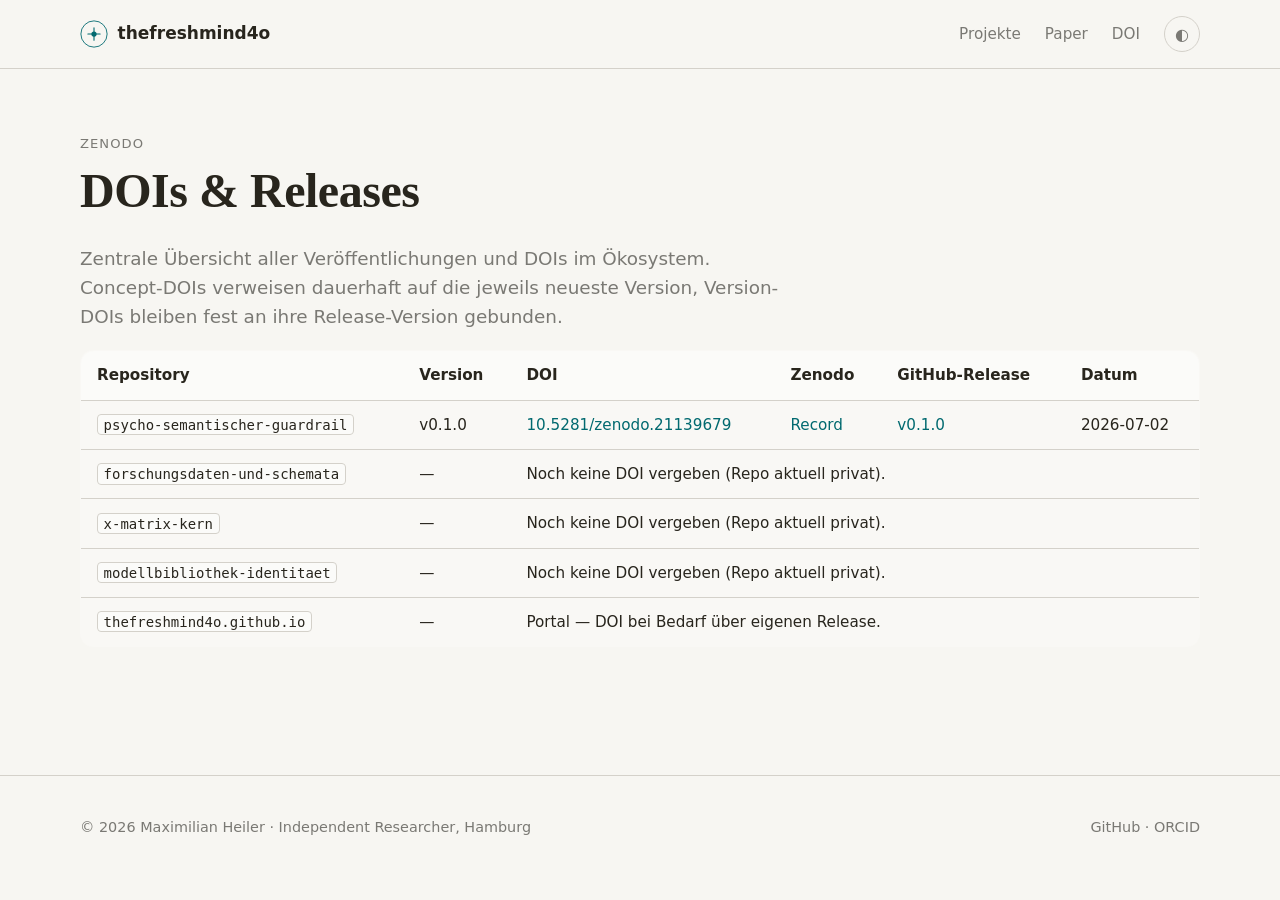
==== doi/index.html @ b704f3aa "Portal: Nexus-CSS, Unterseiten (Projekte, DOI, Paper), Guardrail-DOI 10.5281/zenodo.21139679 sichtba" ====
<!DOCTYPE html>
<html lang="de">
<head>
  <meta charset="UTF-8" />
  <meta name="viewport" content="width=device-width, initial-scale=1.0" />
  <title>DOIs & Releases – thefreshmind4o</title>
  <meta name="description" content="DOI-Register aller Veröffentlichungen im Forschungsökosystem thefreshmind4o." />
  <link href="https://api.fontshare.com/v2/css?f[]=general-sans@400,500,600,700&f[]=zodiak@400,700&display=swap" rel="stylesheet">
  <link rel="stylesheet" href="../assets/css/style.css" />
  <script src="../assets/js/theme.js" defer></script>
</head>
<body>
  <a class="skip-link" href="#inhalt">Zum Inhalt springen</a>
  <header class="site-header">
    <div class="container header-inner">
      <a class="brand" href="../index.html">
        <svg viewBox="0 0 64 64" aria-hidden="true" class="brand-mark"><circle cx="32" cy="32" r="30" fill="none" stroke="currentColor" stroke-width="2"></circle><path d="M18 32h28M32 18v28" stroke="currentColor" stroke-width="2.5" stroke-linecap="round"></path><circle cx="32" cy="32" r="6" fill="currentColor"></circle></svg>
        <span>thefreshmind4o</span>
      </a>
      <nav class="site-nav">
        <a href="../projekte/guardrail.html">Projekte</a>
        <a href="../paper/index.html">Paper</a>
        <a href="./index.html">DOI</a>
        <button type="button" class="theme-toggle" data-theme-toggle aria-label="Farbschema umschalten">◐</button>
      </nav>
    </div>
  </header>

  <main id="inhalt" class="section">
    <div class="container">
      <p class="eyebrow">Zenodo</p>
      <h1>DOIs &amp; Releases</h1>
      <p class="lead">Zentrale Übersicht aller Veröffentlichungen und DOIs im Ökosystem. Concept-DOIs verweisen dauerhaft auf die jeweils neueste Version, Version-DOIs bleiben fest an ihre Release-Version gebunden.</p>

      <div class="table-wrap">
        <table>
          <thead>
            <tr><th>Repository</th><th>Version</th><th>DOI</th><th>Zenodo</th><th>GitHub-Release</th><th>Datum</th></tr>
          </thead>
          <tbody>
            <tr>
              <td><code>psycho-semantischer-guardrail</code></td>
              <td>v0.1.0</td>
              <td><a href="https://doi.org/10.5281/zenodo.21139679">10.5281/zenodo.21139679</a></td>
              <td><a href="https://zenodo.org/records/21139679">Record</a></td>
              <td><a href="https://github.com/thefreshmind4o/psycho-semantischer-guardrail/releases/tag/v0.1.0">v0.1.0</a></td>
              <td>2026-07-02</td>
            </tr>
            <tr><td><code>forschungsdaten-und-schemata</code></td><td>—</td><td colspan="4">Noch keine DOI vergeben (Repo aktuell privat).</td></tr>
            <tr><td><code>x-matrix-kern</code></td><td>—</td><td colspan="4">Noch keine DOI vergeben (Repo aktuell privat).</td></tr>
            <tr><td><code>modellbibliothek-identitaet</code></td><td>—</td><td colspan="4">Noch keine DOI vergeben (Repo aktuell privat).</td></tr>
            <tr><td><code>thefreshmind4o.github.io</code></td><td>—</td><td colspan="4">Portal — DOI bei Bedarf über eigenen Release.</td></tr>
          </tbody>
        </table>
      </div>
    </div>
  </main>

  <footer class="site-footer">
    <div class="container footer-inner">
      <span>© 2026 Maximilian Heiler · Independent Researcher, Hamburg</span>
      <span><a href="https://github.com/thefreshmind4o">GitHub</a> · <a href="https://orcid.org/0009-0003-2785-1710">ORCID</a></span>
    </div>
  </footer>
</body>
</html>
---- assets/css/style.css ----
/* thefreshmind4o portal — Nexus palette, light/dark */
:root {
  --bg: #F7F6F2;
  --surface: #F9F8F5;
  --surface-alt: #FBFBF9;
  --border: #D4D1CA;
  --text: #28251D;
  --text-muted: #7A7974;
  --text-faint: #BAB9B4;
  --primary: #01696F;
  --primary-hover: #0C4E54;
  --shadow: 0 1px 2px rgba(40,37,29,0.04), 0 4px 12px rgba(40,37,29,0.05);
  --radius: 14px;
  --radius-sm: 8px;
  --container: 1120px;
}
[data-theme="dark"] {
  --bg: #171614;
  --surface: #1C1B19;
  --surface-alt: #201F1D;
  --border: #393836;
  --text: #CDCCCA;
  --text-muted: #797876;
  --text-faint: #5A5957;
  --primary: #4F98A3;
  --primary-hover: #227F8B;
  --shadow: 0 1px 2px rgba(0,0,0,0.35), 0 4px 12px rgba(0,0,0,0.35);
}

* { box-sizing: border-box; }
html { scroll-behavior: smooth; }
body {
  margin: 0;
  font-family: "General Sans", ui-sans-serif, system-ui, -apple-system, "Segoe UI", Roboto, sans-serif;
  font-size: 17px;
  line-height: 1.6;
  color: var(--text);
  background: var(--bg);
  -webkit-font-smoothing: antialiased;
  text-rendering: optimizeLegibility;
}
h1, h2, h3, h4 {
  font-family: "Zodiak", "General Sans", Georgia, serif;
  font-weight: 700;
  line-height: 1.2;
  color: var(--text);
  margin: 0 0 0.5em;
}
h1 { font-size: clamp(2rem, 4vw, 3rem); letter-spacing: -0.01em; }
h2 { font-size: clamp(1.5rem, 2.8vw, 2rem); letter-spacing: -0.005em; }
h3 { font-size: 1.2rem; }
p { margin: 0 0 1em; }
a { color: var(--primary); text-decoration: none; }
a:hover { color: var(--primary-hover); text-decoration: underline; }

.container { width: min(var(--container), 100% - 2rem); margin-inline: auto; }
.section { padding: 4rem 0; }
.section-head { margin-bottom: 2rem; }
.eyebrow {
  font-size: 0.82rem;
  letter-spacing: 0.08em;
  text-transform: uppercase;
  color: var(--text-muted);
  margin: 0 0 0.5rem;
  font-weight: 500;
}
.lead { font-size: 1.15rem; color: var(--text-muted); max-width: 60ch; }

.skip-link {
  position: absolute; left: -9999px; top: auto;
}
.skip-link:focus {
  left: 1rem; top: 1rem; z-index: 100;
  background: var(--surface); padding: 0.5rem 1rem; border-radius: var(--radius-sm);
}

/* Header */
.site-header {
  border-bottom: 1px solid var(--border);
  background: var(--bg);
  position: sticky; top: 0; z-index: 10;
  backdrop-filter: saturate(1.2) blur(8px);
}
.header-inner {
  display: flex; align-items: center; justify-content: space-between;
  padding: 1rem 0;
}
.brand {
  display: inline-flex; align-items: center; gap: 0.6rem;
  font-weight: 600; color: var(--text); text-decoration: none;
}
.brand:hover { color: var(--text); text-decoration: none; }
.brand-mark { width: 28px; height: 28px; color: var(--primary); }
.site-nav { display: flex; align-items: center; gap: 1.5rem; }
.site-nav a {
  color: var(--text-muted);
  font-size: 0.95rem;
  font-weight: 500;
}
.site-nav a:hover { color: var(--text); text-decoration: none; }
.theme-toggle {
  background: transparent; border: 1px solid var(--border);
  color: var(--text-muted);
  width: 36px; height: 36px; border-radius: 50%;
  font-size: 1rem; cursor: pointer;
  display: inline-flex; align-items: center; justify-content: center;
}
.theme-toggle:hover { color: var(--text); border-color: var(--text-muted); }

/* Hero */
.hero { padding: 5rem 0 4rem; }
.hero-grid {
  display: grid; grid-template-columns: 1.4fr 1fr; gap: 3rem; align-items: center;
}
.hero-actions { display: flex; gap: 0.75rem; margin-top: 1.5rem; flex-wrap: wrap; }
.btn {
  display: inline-flex; align-items: center; justify-content: center;
  padding: 0.7rem 1.2rem; border-radius: var(--radius-sm);
  font-weight: 500; font-size: 0.98rem;
  border: 1px solid transparent;
  transition: background 120ms ease, color 120ms ease, border-color 120ms ease;
}
.btn-primary { background: var(--primary); color: #fff; }
.btn-primary:hover { background: var(--primary-hover); color: #fff; text-decoration: none; }
.btn-secondary {
  background: transparent; color: var(--text); border-color: var(--border);
}
.btn-secondary:hover { border-color: var(--text-muted); color: var(--text); text-decoration: none; }
.hero-card {
  background: var(--surface);
  border: 1px solid var(--border);
  border-radius: var(--radius);
  padding: 1.75rem;
  box-shadow: var(--shadow);
}
.hero-card h2 { font-size: 1.1rem; margin-bottom: 0.75rem; }
.hero-card ul { margin: 0; padding-left: 1.2rem; color: var(--text-muted); }
.hero-card li { margin: 0.35rem 0; }

/* Cards */
.card-grid {
  display: grid; grid-template-columns: repeat(auto-fill, minmax(260px, 1fr));
  gap: 1.25rem;
}
.card {
  background: var(--surface);
  border: 1px solid var(--border);
  border-radius: var(--radius);
  padding: 1.5rem;
  box-shadow: var(--shadow);
  display: flex; flex-direction: column; gap: 0.5rem;
}
.card-kicker {
  font-size: 0.78rem; letter-spacing: 0.08em; text-transform: uppercase;
  color: var(--primary); font-weight: 600; margin: 0;
}
.card h3 { margin: 0; font-size: 1.05rem; }
.card p { color: var(--text-muted); margin: 0; font-size: 0.96rem; }
.card-meta {
  margin-top: 0.5rem;
  display: flex; flex-wrap: wrap; gap: 0.5rem;
  font-size: 0.82rem; color: var(--text-muted);
}
.tag {
  display: inline-block;
  padding: 0.15rem 0.55rem;
  border: 1px solid var(--border);
  border-radius: 999px;
  font-size: 0.78rem;
  color: var(--text-muted);
  background: var(--surface-alt);
}
.tag-live { color: var(--primary); border-color: var(--primary); }

/* DOI */
.doi-badge {
  display: inline-flex; align-items: center; gap: 0.5rem;
  padding: 0.35rem 0.7rem;
  background: var(--surface-alt);
  border: 1px solid var(--border);
  border-radius: 999px;
  font-family: ui-monospace, "SF Mono", Menlo, Consolas, monospace;
  font-size: 0.85rem;
  color: var(--text);
}
.doi-badge .dot { width: 6px; height: 6px; border-radius: 50%; background: var(--primary); }

/* Tables */
.table-wrap { overflow-x: auto; }
table {
  width: 100%; border-collapse: collapse;
  background: var(--surface); border: 1px solid var(--border);
  border-radius: var(--radius); overflow: hidden;
  font-size: 0.95rem;
}
th, td { padding: 0.75rem 1rem; text-align: left; border-bottom: 1px solid var(--border); }
th { background: var(--surface-alt); font-weight: 600; color: var(--text); }
tr:last-child td { border-bottom: none; }
code {
  font-family: ui-monospace, "SF Mono", Menlo, Consolas, monospace;
  font-size: 0.92em;
  background: var(--surface-alt);
  padding: 0.1rem 0.35rem;
  border-radius: 4px;
  border: 1px solid var(--border);
}

/* Footer */
.site-footer {
  border-top: 1px solid var(--border);
  padding: 2.5rem 0;
  margin-top: 4rem;
  color: var(--text-muted);
  font-size: 0.9rem;
}
.footer-inner {
  display: flex; justify-content: space-between; gap: 1rem; flex-wrap: wrap;
}
.footer-inner a { color: var(--text-muted); }
.footer-inner a:hover { color: var(--text); }

/* Prose page (Guardrail-Projekt, DOI-Übersicht, Paper) */
.prose { max-width: 72ch; }
.prose h2 { margin-top: 2.5rem; }
.prose h3 { margin-top: 1.75rem; }
.prose ul { padding-left: 1.2rem; }
.prose li { margin: 0.35rem 0; }
.prose blockquote {
  margin: 1.5rem 0; padding: 0.5rem 1.25rem;
  border-left: 3px solid var(--primary);
  color: var(--text-muted);
  background: var(--surface-alt);
  border-radius: 0 var(--radius-sm) var(--radius-sm) 0;
}

/* Responsive */
@media (max-width: 780px) {
  .hero-grid { grid-template-columns: 1fr; }
  .site-nav { gap: 1rem; }
  .site-nav a { font-size: 0.9rem; }
  .hero { padding: 3rem 0; }
}

@media (prefers-reduced-motion: reduce) {
  * { animation: none !important; transition: none !important; }
  html { scroll-behavior: auto; }
}
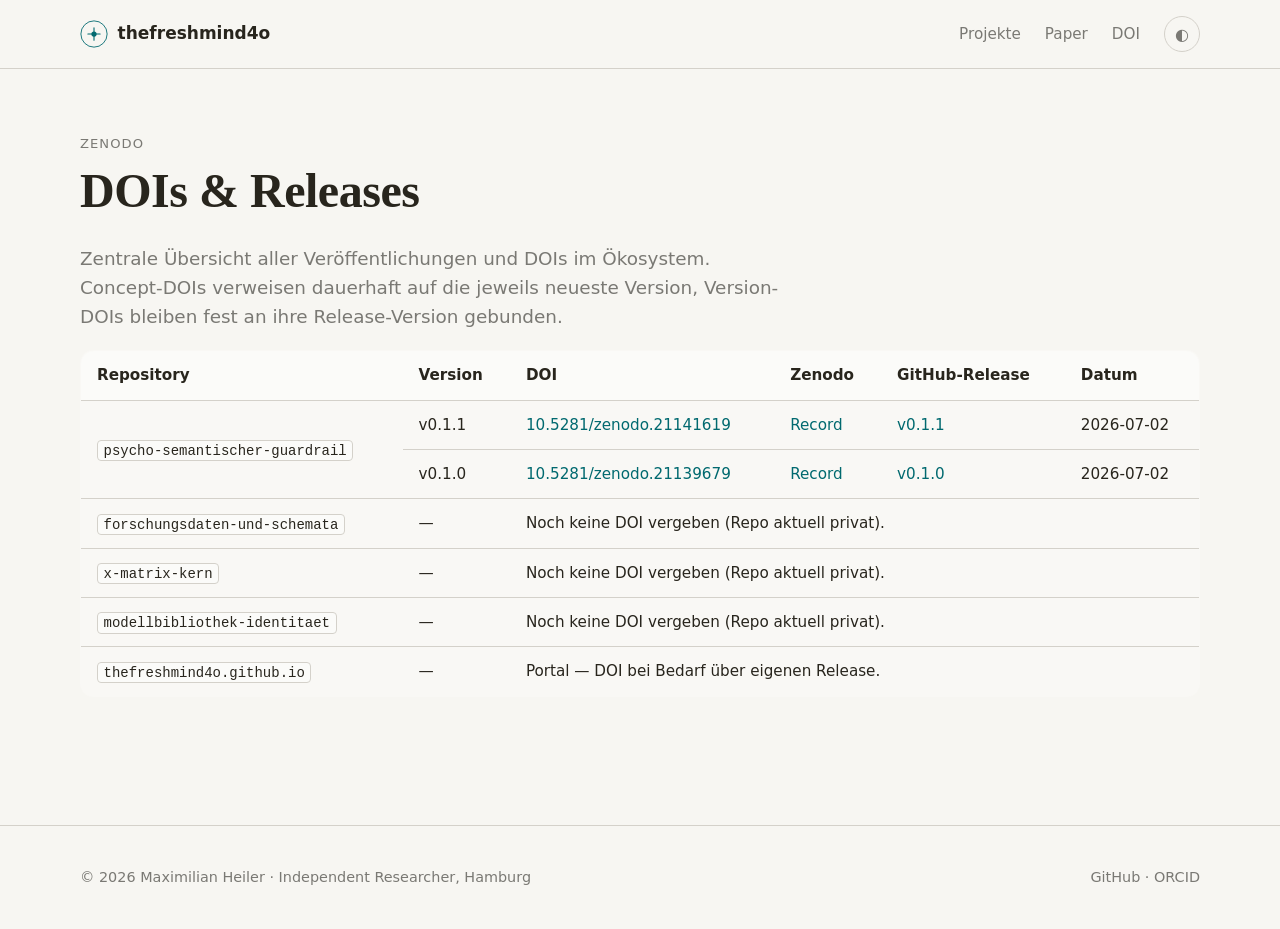
==== commit a233b95f: "portal: guardrail v0.1.1 DOI 10.5281/zenodo.21141619 in doi/ und projekte/guardrail.html" ====
--- a/doi/index.html
+++ b/doi/index.html
@@ -39,7 +39,14 @@
           </thead>
           <tbody>
             <tr>
-              <td><code>psycho-semantischer-guardrail</code></td>
+              <td rowspan="2"><code>psycho-semantischer-guardrail</code></td>
+              <td>v0.1.1</td>
+              <td><a href="https://doi.org/10.5281/zenodo.21141619">10.5281/zenodo.21141619</a></td>
+              <td><a href="https://zenodo.org/records/21141619">Record</a></td>
+              <td><a href="https://github.com/thefreshmind4o/psycho-semantischer-guardrail/releases/tag/v0.1.1">v0.1.1</a></td>
+              <td>2026-07-02</td>
+            </tr>
+            <tr>
               <td>v0.1.0</td>
               <td><a href="https://doi.org/10.5281/zenodo.21139679">10.5281/zenodo.21139679</a></td>
               <td><a href="https://zenodo.org/records/21139679">Record</a></td>
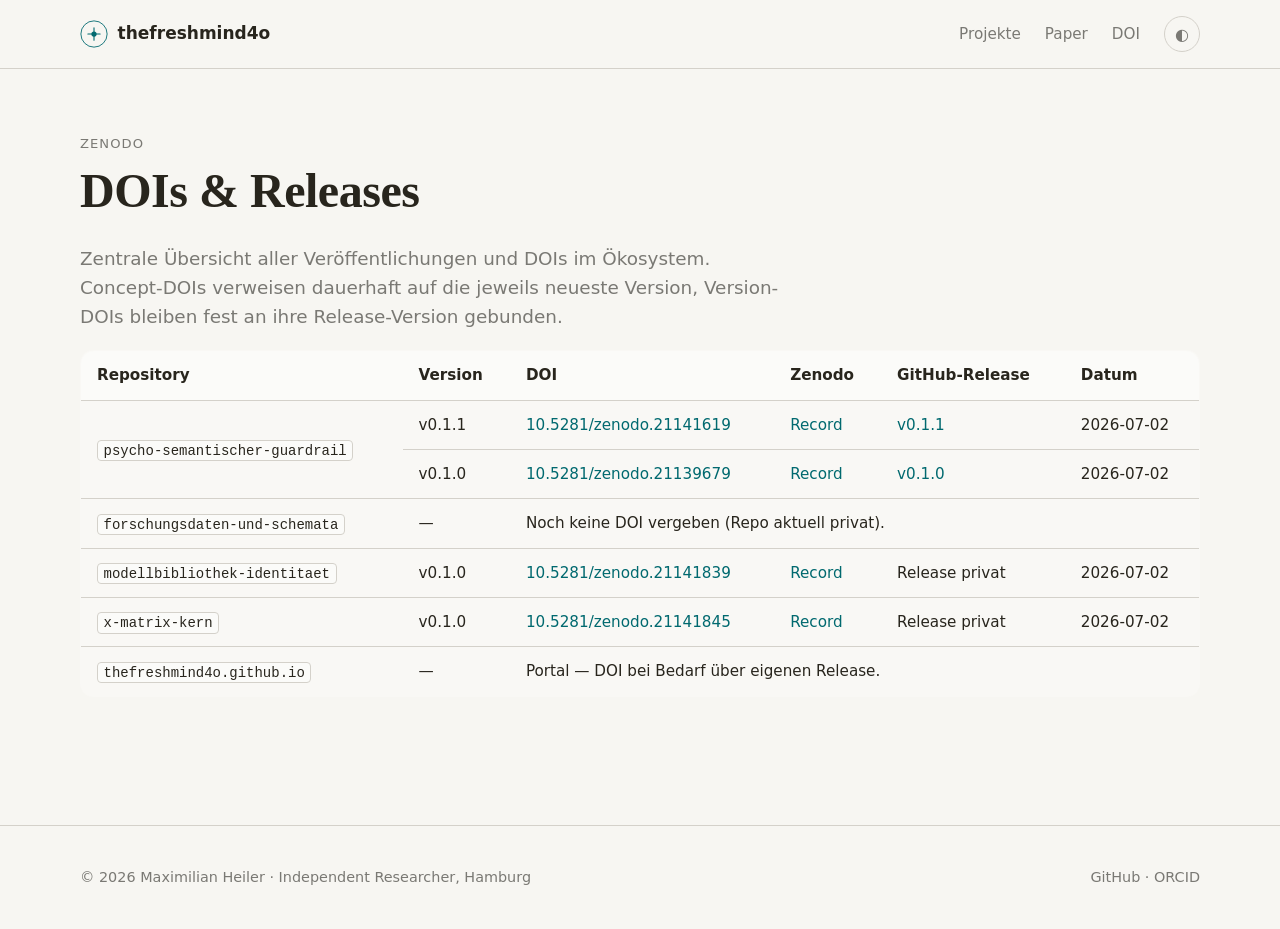
==== commit f4fb3281: "portal: modellbibliothek + x-matrix-kern DOIs in doi/ und index.html" ====
--- a/doi/index.html
+++ b/doi/index.html
@@ -54,8 +54,22 @@
               <td>2026-07-02</td>
             </tr>
             <tr><td><code>forschungsdaten-und-schemata</code></td><td>—</td><td colspan="4">Noch keine DOI vergeben (Repo aktuell privat).</td></tr>
-            <tr><td><code>x-matrix-kern</code></td><td>—</td><td colspan="4">Noch keine DOI vergeben (Repo aktuell privat).</td></tr>
-            <tr><td><code>modellbibliothek-identitaet</code></td><td>—</td><td colspan="4">Noch keine DOI vergeben (Repo aktuell privat).</td></tr>
+            <tr>
+              <td><code>modellbibliothek-identitaet</code></td>
+              <td>v0.1.0</td>
+              <td><a href="https://doi.org/10.5281/zenodo.21141839">10.5281/zenodo.21141839</a></td>
+              <td><a href="https://zenodo.org/records/21141839">Record</a></td>
+              <td>Release privat</td>
+              <td>2026-07-02</td>
+            </tr>
+            <tr>
+              <td><code>x-matrix-kern</code></td>
+              <td>v0.1.0</td>
+              <td><a href="https://doi.org/10.5281/zenodo.21141845">10.5281/zenodo.21141845</a></td>
+              <td><a href="https://zenodo.org/records/21141845">Record</a></td>
+              <td>Release privat</td>
+              <td>2026-07-02</td>
+            </tr>
             <tr><td><code>thefreshmind4o.github.io</code></td><td>—</td><td colspan="4">Portal — DOI bei Bedarf über eigenen Release.</td></tr>
           </tbody>
         </table>
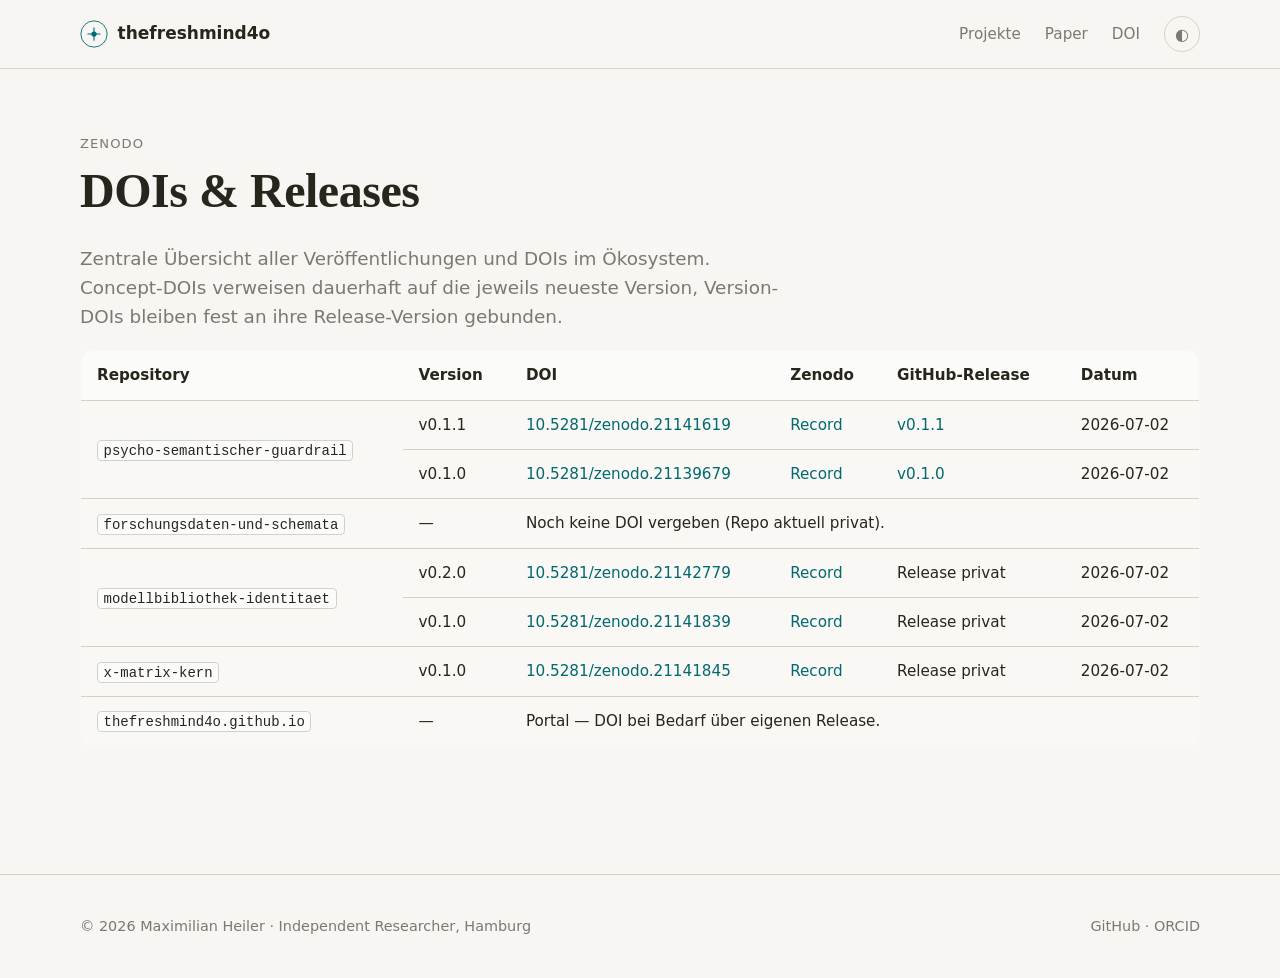
==== commit b4af5497: "sync: modellbibliothek-identitaet v0.2.0 DOI 10.5281/zenodo.21142779" ====
--- a/doi/index.html
+++ b/doi/index.html
@@ -55,7 +55,14 @@
             </tr>
             <tr><td><code>forschungsdaten-und-schemata</code></td><td>—</td><td colspan="4">Noch keine DOI vergeben (Repo aktuell privat).</td></tr>
             <tr>
-              <td><code>modellbibliothek-identitaet</code></td>
+              <td rowspan="2"><code>modellbibliothek-identitaet</code></td>
+              <td>v0.2.0</td>
+              <td><a href="https://doi.org/10.5281/zenodo.21142779">10.5281/zenodo.21142779</a></td>
+              <td><a href="https://zenodo.org/records/21142779">Record</a></td>
+              <td>Release privat</td>
+              <td>2026-07-02</td>
+            </tr>
+            <tr>
               <td>v0.1.0</td>
               <td><a href="https://doi.org/10.5281/zenodo.21141839">10.5281/zenodo.21141839</a></td>
               <td><a href="https://zenodo.org/records/21141839">Record</a></td>
